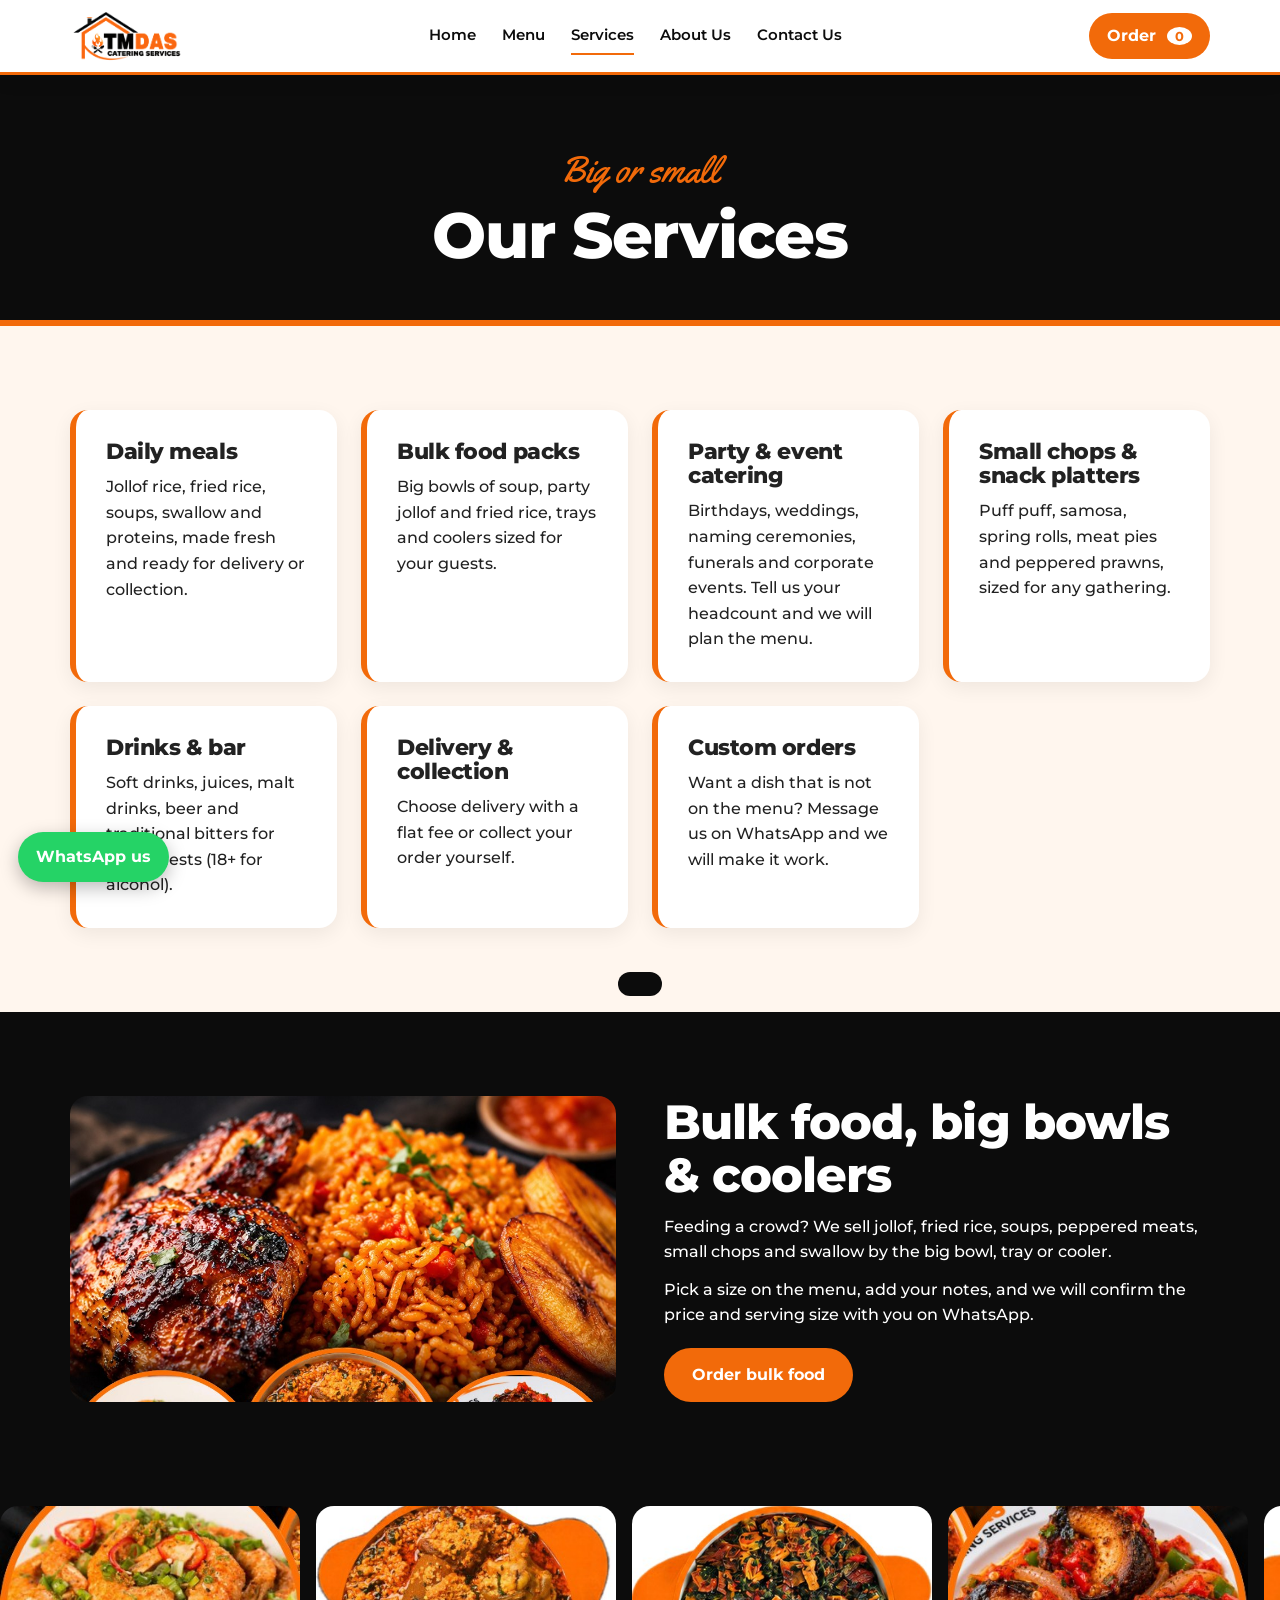
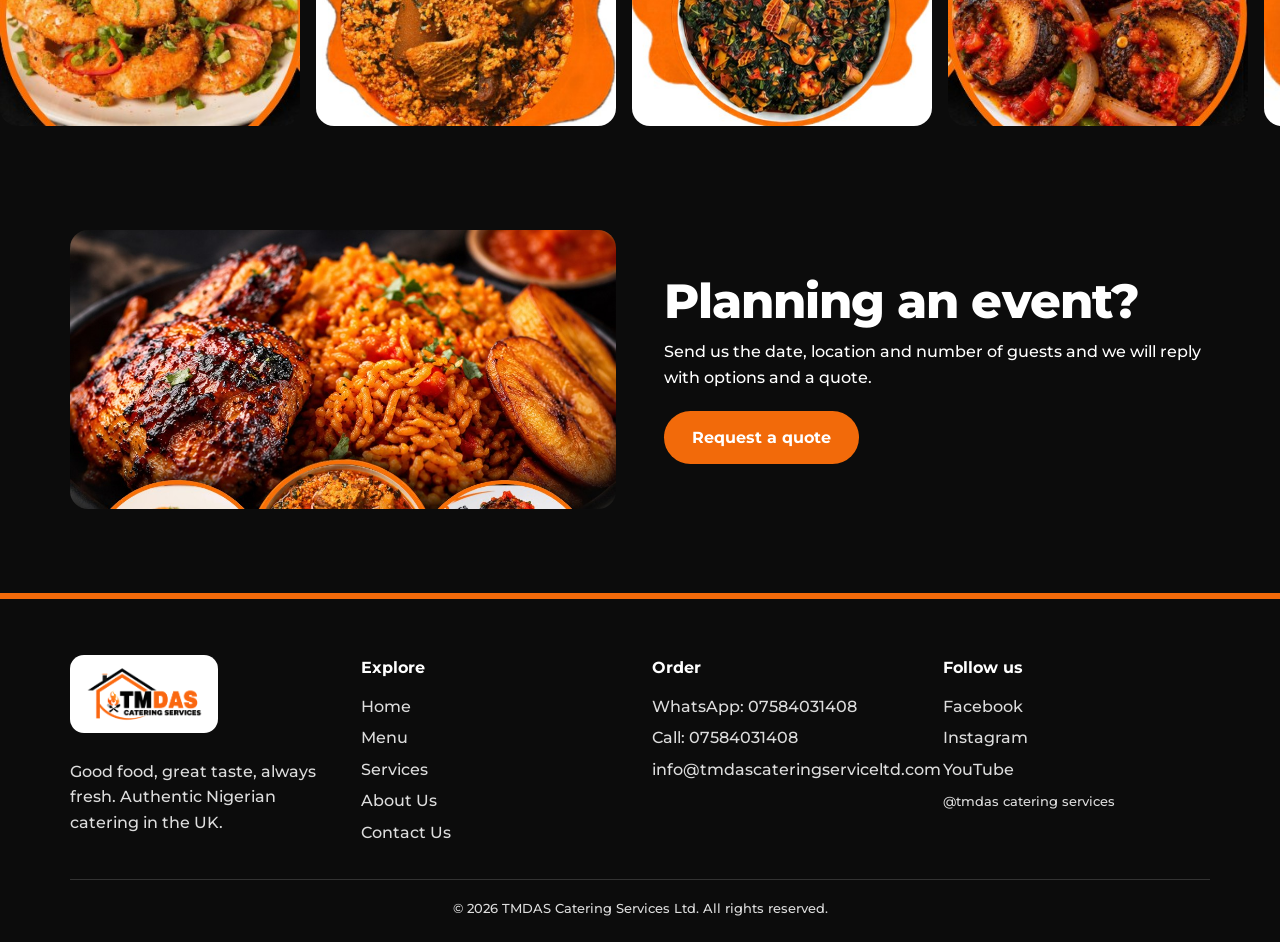
==== services.html @ b0fa71da "first commit" ====
<!DOCTYPE html><html lang="en-GB"><head><meta charset="utf-8"><meta name="viewport" content="width=device-width,initial-scale=1"><title>Services | TMDAS Catering Services</title><meta name="description" content="TMDAS Catering Services: authentic Nigerian food, party catering and delivery in the UK. Order online via WhatsApp.">
<link rel="preconnect" href="https://fonts.googleapis.com"><link rel="preconnect" href="https://fonts.gstatic.com" crossorigin><link href="https://fonts.googleapis.com/css2?family=Montserrat:wght@500;600;700;800&family=Yellowtail&display=swap" rel="stylesheet"><link rel="icon" type="image/png" href="img/favicon.png"><link rel="stylesheet" href="css/style.css"></head><body data-page="services"><section class="pagehead"><span class="script" style="font-size:36px">Big or small</span><h1>Our Services</h1></section><section class="sec cream"><div class="wrap"><div class="grid"><div class="svc rev"><h3>Daily meals</h3><p>Jollof rice, fried rice, soups, swallow and proteins, made fresh and ready for delivery or collection.</p></div><div class="svc rev"><h3>Bulk food packs</h3><p>Big bowls of soup, party jollof and fried rice, trays and coolers sized for your guests.</p></div><div class="svc rev"><h3>Party & event catering</h3><p>Birthdays, weddings, naming ceremonies, funerals and corporate events. Tell us your headcount and we will plan the menu.</p></div><div class="svc rev"><h3>Small chops & snack platters</h3><p>Puff puff, samosa, spring rolls, meat pies and peppered prawns, sized for any gathering.</p></div><div class="svc rev"><h3>Drinks & bar</h3><p>Soft drinks, juices, malt drinks, beer and traditional bitters for your guests (18+ for alcohol).</p></div><div class="svc rev"><h3>Delivery & collection</h3><p>Choose delivery with a flat fee or collect your order yourself.</p></div><div class="svc rev"><h3>Custom orders</h3><p>Want a dish that is not on the menu? Message us on WhatsApp and we will make it work.</p></div></div></div></section><section class="sec dark"><div class="wrap split rev"><img src="img/jollof-chicken.jpg" alt="Bulk jollof rice and chicken" loading="lazy"><div><h2>Bulk food, big bowls &amp; coolers</h2><p style="margin-bottom:12px">Feeding a crowd? We sell jollof, fried rice, soups, peppered meats, small chops and swallow by the big bowl, tray or cooler.</p><p style="margin-bottom:20px">Pick a size on the menu, add your notes, and we will confirm the price and serving size with you on WhatsApp.</p><a class="btn" href="menu.html#bulk">Order bulk food</a></div></div></section><div class="strip"><div><img src="img/pepper-prawns.jpg" alt="Nigerian food" loading="lazy"><img src="img/egusi.jpg" alt="Nigerian food" loading="lazy"><img src="img/efo-riro.jpg" alt="Nigerian food" loading="lazy"><img src="img/peppered-snail.jpg" alt="Nigerian food" loading="lazy"><img src="img/pounded-yam.jpg" alt="Nigerian food" loading="lazy"><img src="img/egusi-pounded.jpg" alt="Nigerian food" loading="lazy"><img src="img/jollof-plantain.jpg" alt="Nigerian food" loading="lazy"></div></div><section class="sec dark"><div class="wrap split"><img src="img/jollof-chicken.jpg" alt="Party jollof and chicken" loading="lazy"><div><h2>Planning an event?</h2><p style="margin-bottom:20px">Send us the date, location and number of guests and we will reply with options and a quote.</p><a class="btn" href="contact.html">Request a quote</a></div></div></section><script src="js/menu-data.js"></script><script src="js/app.js"></script></body></html>
---- css/style.css ----
:root{--or:#f26a0a;--or2:#ff8a2b;--bk:#0c0c0c;--bk2:#1a1a1a;--wh:#fff;--cr:#fff6ee;--tx:#222;--r:18px}
*{box-sizing:border-box;margin:0;padding:0}
html{scroll-behavior:smooth}
body{font-family:'Montserrat',system-ui,sans-serif;color:var(--tx);background:var(--wh);line-height:1.6;font-weight:500}
img{max-width:100%;display:block}a{color:inherit;text-decoration:none}
h1,h2,h3{font-weight:800;line-height:1.1;letter-spacing:-.02em}
.script{font-family:'Yellowtail',cursive;color:var(--or);font-weight:400;letter-spacing:0}
.wrap{max-width:1180px;margin:0 auto;padding:0 20px}
.sec{padding:84px 0}.dark{background:var(--bk);color:var(--wh)}.cream{background:var(--cr)}
.sec h2{font-size:clamp(30px,5vw,48px);margin-bottom:12px}.sec .lead{max-width:60ch;opacity:.8;margin-bottom:36px}
.btn{display:inline-block;background:var(--or);color:#fff;padding:14px 28px;border-radius:50px;font-weight:700;border:0;cursor:pointer;font:inherit;font-weight:700;transition:transform .2s,background .2s}
.btn:hover{background:var(--or2);transform:translateY(-2px)}
.btn.ghost{background:transparent;border:2px solid #fff}.btn.ghost:hover{background:#fff;color:var(--bk)}
:focus-visible{outline:3px solid var(--or2);outline-offset:3px}
/* header */
header.top{position:sticky;top:0;z-index:50;background:rgba(12,12,12,.94);backdrop-filter:blur(8px);color:#fff}
header .wrap{display:flex;align-items:center;justify-content:space-between;height:72px}
.brand{font-weight:800;font-size:26px;letter-spacing:-.03em}.brand b{color:var(--or)}.brand small{display:block;font-size:9px;letter-spacing:.18em;margin-top:-4px}
nav.main{display:flex;gap:26px;font-weight:600;font-size:15px}
nav.main a{padding:6px 0;border-bottom:2px solid transparent}nav.main a:hover,nav.main a.on{border-color:var(--or)}
.cartbtn{position:relative;background:var(--or);border:0;color:#fff;border-radius:50px;padding:10px 18px;font:inherit;font-weight:700;cursor:pointer}
.cartbtn span{background:#fff;color:var(--or);border-radius:50%;padding:1px 8px;margin-left:6px;font-size:13px}
.burger{display:none;background:none;border:0;color:#fff;font-size:28px;cursor:pointer}
@media(max-width:820px){.burger{display:block}nav.main{position:absolute;top:72px;left:0;right:0;background:var(--bk);flex-direction:column;padding:18px 24px;display:none}nav.main.open{display:flex}}
/* hero slider */
.hero{position:relative;height:min(88vh,720px);min-height:480px;overflow:hidden;background:var(--bk);color:#fff}
.slide{position:absolute;inset:0;opacity:0;transition:opacity .8s}
.slide.on{opacity:1}.slide img{width:100%;height:100%;object-fit:cover;filter:brightness(.55)}
.slide.on img{animation:kb 5s ease-out forwards}
@keyframes kb{from{transform:scale(1)}to{transform:scale(1.14)}}
.hero .txt{position:absolute;inset:0;display:flex;flex-direction:column;justify-content:center;align-items:flex-start;gap:18px}
.hero h1{font-size:clamp(40px,8vw,92px);max-width:12ch}.hero h1 em{font-style:normal;color:var(--or)}
.hero p{max-width:46ch;font-size:18px}
.hero .cta{display:flex;gap:14px;flex-wrap:wrap}
.dots{position:absolute;bottom:22px;left:50%;transform:translateX(-50%);display:flex;gap:8px}
.dots i{width:10px;height:10px;border-radius:50%;background:#fff6;cursor:pointer}.dots i.on{background:var(--or);width:28px;border-radius:6px}
.brush{position:absolute;right:20px;bottom:60px;transform:rotate(-6deg);background:var(--or);color:#fff;padding:12px 22px;font-family:'Yellowtail',cursive;font-size:26px}
@media(max-width:700px){.brush{display:none}}
/* marquee + carousel */
.marq{overflow:hidden;background:var(--or);padding:14px 0;color:#fff;font-weight:800;font-size:20px;white-space:nowrap}
.marq div{display:inline-block;animation:mv 18s linear infinite}.marq span{margin:0 26px}
@keyframes mv{to{transform:translateX(-50%)}}
.strip{overflow:hidden;background:var(--bk);padding:20px 0}
.strip div{display:flex;gap:16px;width:max-content;animation:mv 28s linear infinite}
.strip img{height:220px;width:300px;object-fit:cover;border-radius:var(--r)}
.strip:hover div,.marq:hover div{animation-play-state:paused}
.car{display:flex;gap:20px;overflow-x:auto;scroll-snap-type:x mandatory;padding-bottom:14px;scrollbar-width:thin}
.card{flex:0 0 min(300px,80%);scroll-snap-align:start;background:#fff;color:var(--tx);border-radius:var(--r);overflow:hidden;box-shadow:0 8px 24px #0002}
.card img{height:200px;width:100%;object-fit:cover}.card div{padding:16px}.card h3{font-size:20px}.card b{color:var(--or)}
.card .btn{margin-top:10px;padding:9px 18px;font-size:14px}
/* grids */
.grid{display:grid;grid-template-columns:repeat(auto-fit,minmax(250px,1fr));gap:24px}
.svc{padding:30px;border-radius:var(--r);background:#fff;border-left:6px solid var(--or);box-shadow:0 6px 20px #0001}
.svc h3{margin-bottom:10px;font-size:22px}
.dark .svc{background:var(--bk2);box-shadow:none}
.split{display:grid;grid-template-columns:1fr 1fr;gap:48px;align-items:center}
.split img{border-radius:var(--r);width:100%;height:100%;max-height:460px;object-fit:cover}
@media(max-width:800px){.split{grid-template-columns:1fr}}
.stats{display:grid;grid-template-columns:repeat(auto-fit,minmax(150px,1fr));gap:20px;margin-top:30px}
.stats div{border-top:4px solid var(--or);padding-top:10px}.stats b{font-size:34px;display:block;color:var(--or)}
.quote{min-height:130px;text-align:center;max-width:700px;margin:0 auto;font-size:21px;transition:opacity .4s}
.pagehead{background:var(--bk);color:#fff;padding:70px 0 50px;text-align:center;border-bottom:6px solid var(--or)}
.pagehead h1{font-size:clamp(36px,7vw,64px)}
/* menu */
.tabs{position:sticky;top:72px;z-index:20;background:#fff;box-shadow:0 4px 12px #0001;overflow-x:auto;white-space:nowrap}
.tabs .wrap{display:flex;gap:8px;padding:12px 20px}
.tabs a{padding:8px 18px;border-radius:50px;font-weight:700;font-size:14px;background:#f1f1f1}.tabs a:hover{background:var(--or);color:#fff}
.mcat{scroll-margin-top:140px;margin-bottom:56px}.mcat h2{color:var(--or);font-size:34px;margin-bottom:20px}
.items{display:grid;grid-template-columns:repeat(auto-fill,minmax(320px,1fr));gap:16px}
.item{display:flex;justify-content:space-between;gap:14px;padding:18px;border:1px solid #eee;border-radius:14px;background:#fff;transition:box-shadow .2s}
.item:hover{box-shadow:0 8px 22px #0002}.item h3{font-size:18px}.item p{font-size:14px;opacity:.7;margin-top:4px}
.item .pr{font-weight:800;color:var(--or);white-space:nowrap}.item .add{text-align:right;display:flex;flex-direction:column;gap:8px;align-items:flex-end}
.item select{padding:5px;border-radius:8px;border:1px solid #ccc;font:inherit;font-size:13px}
.item .btn{padding:8px 16px;font-size:14px}.tag{font-size:11px;background:#000;color:#fff;border-radius:4px;padding:1px 6px;margin-left:6px;vertical-align:middle}
/* cart drawer */
.ov{position:fixed;inset:0;background:#0008;opacity:0;pointer-events:none;transition:opacity .3s;z-index:90}.ov.on{opacity:1;pointer-events:auto}
.drawer{position:fixed;top:0;right:0;height:100%;width:min(440px,100%);background:#fff;z-index:100;transform:translateX(100%);transition:transform .35s;display:flex;flex-direction:column}
.drawer.on{transform:none}.drawer header{display:flex;justify-content:space-between;align-items:center;padding:18px 20px;background:var(--bk);color:#fff}
.drawer header button{background:none;border:0;color:#fff;font-size:28px;cursor:pointer}
.dbody{flex:1;overflow-y:auto;padding:16px 20px}
.ci{padding:12px 0;border-bottom:1px solid #eee}.ci .row{display:flex;justify-content:space-between;gap:10px;font-weight:700}
.qty{display:inline-flex;align-items:center;gap:10px;margin:8px 0}.qty button{width:30px;height:30px;border-radius:50%;border:1px solid var(--or);background:#fff;color:var(--or);font-weight:800;cursor:pointer}
.ci input[type=text],.f input,.f textarea,.f select{width:100%;padding:10px 12px;border:1px solid #ccc;border-radius:10px;font:inherit;font-size:14px}
.rm{background:none;border:0;color:#b00;cursor:pointer;font:inherit;font-size:13px;margin-left:12px}
.dfoot{padding:16px 20px;border-top:1px solid #eee;background:#fafafa}
.tot{display:flex;justify-content:space-between;font-size:14px}.tot.g{font-size:20px;font-weight:800;margin-top:6px}
.f{display:grid;gap:10px;margin:12px 0}.f label{font-size:13px;font-weight:700}
.seg{display:grid;grid-template-columns:1fr 1fr;gap:8px}.seg label{border:2px solid #ddd;border-radius:10px;padding:8px;text-align:center;cursor:pointer;font-weight:700}
.seg input{display:none}.seg label:has(input:checked){border-color:var(--or);background:#fff1e6}
.empty{text-align:center;padding:50px 10px;opacity:.7}
.toast{position:fixed;bottom:24px;left:50%;transform:translate(-50%,120px);background:var(--bk);color:#fff;padding:12px 22px;border-radius:50px;z-index:120;transition:transform .3s}.toast.on{transform:translate(-50%,0)}
.fab{position:fixed;left:18px;bottom:18px;z-index:60;background:#25d366;color:#fff;border-radius:50px;padding:12px 18px;font-weight:700;box-shadow:0 6px 18px #0004}
.backtop{position:fixed;right:18px;bottom:18px;z-index:60;width:48px;height:48px;border:0;border-radius:50%;background:var(--or);color:#fff;font:inherit;font-size:25px;font-weight:800;line-height:1;box-shadow:0 6px 18px #0004;cursor:pointer;opacity:0;visibility:hidden;transform:translateY(10px);transition:opacity .2s,transform .2s,background .2s,visibility .2s}
.backtop.on{opacity:1;visibility:visible;transform:none}
.backtop:hover{background:var(--or2)}
/* footer */
footer{background:var(--bk);color:#ddd;padding:56px 0 24px;border-top:6px solid var(--or)}
footer .grid{margin-bottom:30px}footer h4{color:#fff;margin-bottom:10px}footer a{display:block;padding:3px 0}footer a:hover{color:var(--or)}
.copy{border-top:1px solid #333;padding-top:18px;font-size:13px;text-align:center}
.rev{opacity:0;transform:translateY(24px);transition:.7s}.rev.on{opacity:1;transform:none}
@media(prefers-reduced-motion:reduce){*{animation:none!important;transition:none!important}.rev{opacity:1;transform:none}html{scroll-behavior:auto}}

.ci{padding:10px 0}.qty{margin:6px 0 0}.qty button{width:28px;height:28px}
.ci input[type=text]{margin-top:6px;padding:8px 10px}
.dfoot{padding:12px 16px}.dbody{padding:10px 16px}
.seg{margin-bottom:8px}.seg label{padding:6px}
.f.c{grid-template-columns:1fr 1fr;gap:8px;margin:0}.f.c .full{grid-column:1/-1}
.f input,.f textarea{padding:9px 11px}.f textarea{resize:none}
.small{font-size:12px;margin-top:4px;opacity:.8}
.tot.g{font-size:19px}

/* cart items: compact, no wasted space */
.drawer{height:100vh;height:100dvh}
.ci{padding:9px 0}.ci .row{align-items:baseline;font-size:15px;line-height:1.25}.ci .row small{font-weight:600;opacity:.6}
.qty{display:flex;align-items:center;justify-content:space-between;gap:8px;margin:7px 0 0}
.step{display:inline-flex;align-items:center;border:1.5px solid #e4e4e4;border-radius:50px;padding:2px}
.step button{width:28px;height:28px;border:0;border-radius:50%;background:#fff;color:var(--or);font-size:18px;font-weight:800;line-height:1;cursor:pointer}
.step button:hover{background:var(--or);color:#fff}.step b{min-width:26px;text-align:center;font-size:14px}
.ia{display:flex;gap:6px}
.pill{display:inline-flex;align-items:center;gap:5px;padding:6px 12px;border-radius:50px;font:inherit;font-size:12px;font-weight:700;line-height:1;cursor:pointer;background:#fff;border:1.5px solid;transition:background .2s,color .2s}
.pill svg{pointer-events:none}
.pill.note{color:var(--or);border-color:var(--or)}.pill.note:hover{background:var(--or);color:#fff}
.pill.del{color:#c0392b;border-color:#ebb9b3}.pill.del:hover{background:#c0392b;border-color:#c0392b;color:#fff}
.drawer header .hclr{font-size:12px;font-weight:700;border:1.5px solid #fff5;border-radius:50px;padding:5px 11px;color:#fff;opacity:.85}.drawer header .hclr:hover{background:#fff;color:var(--bk)}
.tot.sm{font-size:13px;opacity:.85}
.dbody{scrollbar-width:thin}

/* single-row cart items, auto-tighten so nothing needs scrolling */
.drawer{width:min(480px,100%)}.dbody{overflow-x:hidden}
.r1{display:flex;align-items:center;gap:8px}
.nm{flex:1;min-width:0;font-weight:700;font-size:14px;line-height:1.25;overflow-wrap:anywhere}.nm small{font-weight:600;opacity:.6}
.pr2{min-width:52px;text-align:right;font-size:14px}
.step button{width:26px;height:26px;font-size:17px}.step b{min-width:22px}
.ib{flex:none;width:30px;height:30px;border-radius:50%;display:grid;place-items:center;background:#fff;border:1.5px solid;cursor:pointer;transition:background .2s,color .2s}
.ib svg{pointer-events:none}
.ib.note{color:var(--or);border-color:var(--or)}.ib.note:hover{background:var(--or);color:#fff}
.ib.del{color:#c0392b;border-color:#ebb9b3}.ib.del:hover{background:#c0392b;border-color:#c0392b;color:#fff}
.ci{padding:8px 0}
.t1 .ci{padding:5px 0}.t1 .dfoot{padding:8px 14px}.t1 .dbody{padding:6px 14px}.t1 .seg{margin-bottom:5px}.t1 .seg label{padding:4px;font-size:13px}.t1 .btn{padding:10px 20px!important}.t1 .tot.g{font-size:17px}.t1 .nm{font-size:13px}
.t2 .ci{padding:2px 0}.t2 .ib{width:26px;height:26px}.t2 .step button{width:22px;height:22px;font-size:15px}.t2 .nm,.t2 .pr2{font-size:12px}.t2 .small{display:none}.t2 .drawer header,.t2 header{padding:10px 14px}

/* logo header */
header.top{background:#fff;color:var(--bk);box-shadow:0 3px 0 var(--or),0 6px 18px #0002}
.brand img{height:54px;width:auto}
footer .brand img{height:70px;margin-bottom:6px}
.burger{color:var(--bk)}
@media(max-width:820px){nav.main{background:#fff;box-shadow:0 12px 18px #0002}.brand img{height:46px}}

footer .flogo{display:inline-block;background:#fff;border-radius:14px;padding:8px 14px;margin-bottom:10px}
footer .flogo img{height:62px;margin:0}
.brand img{height:58px}
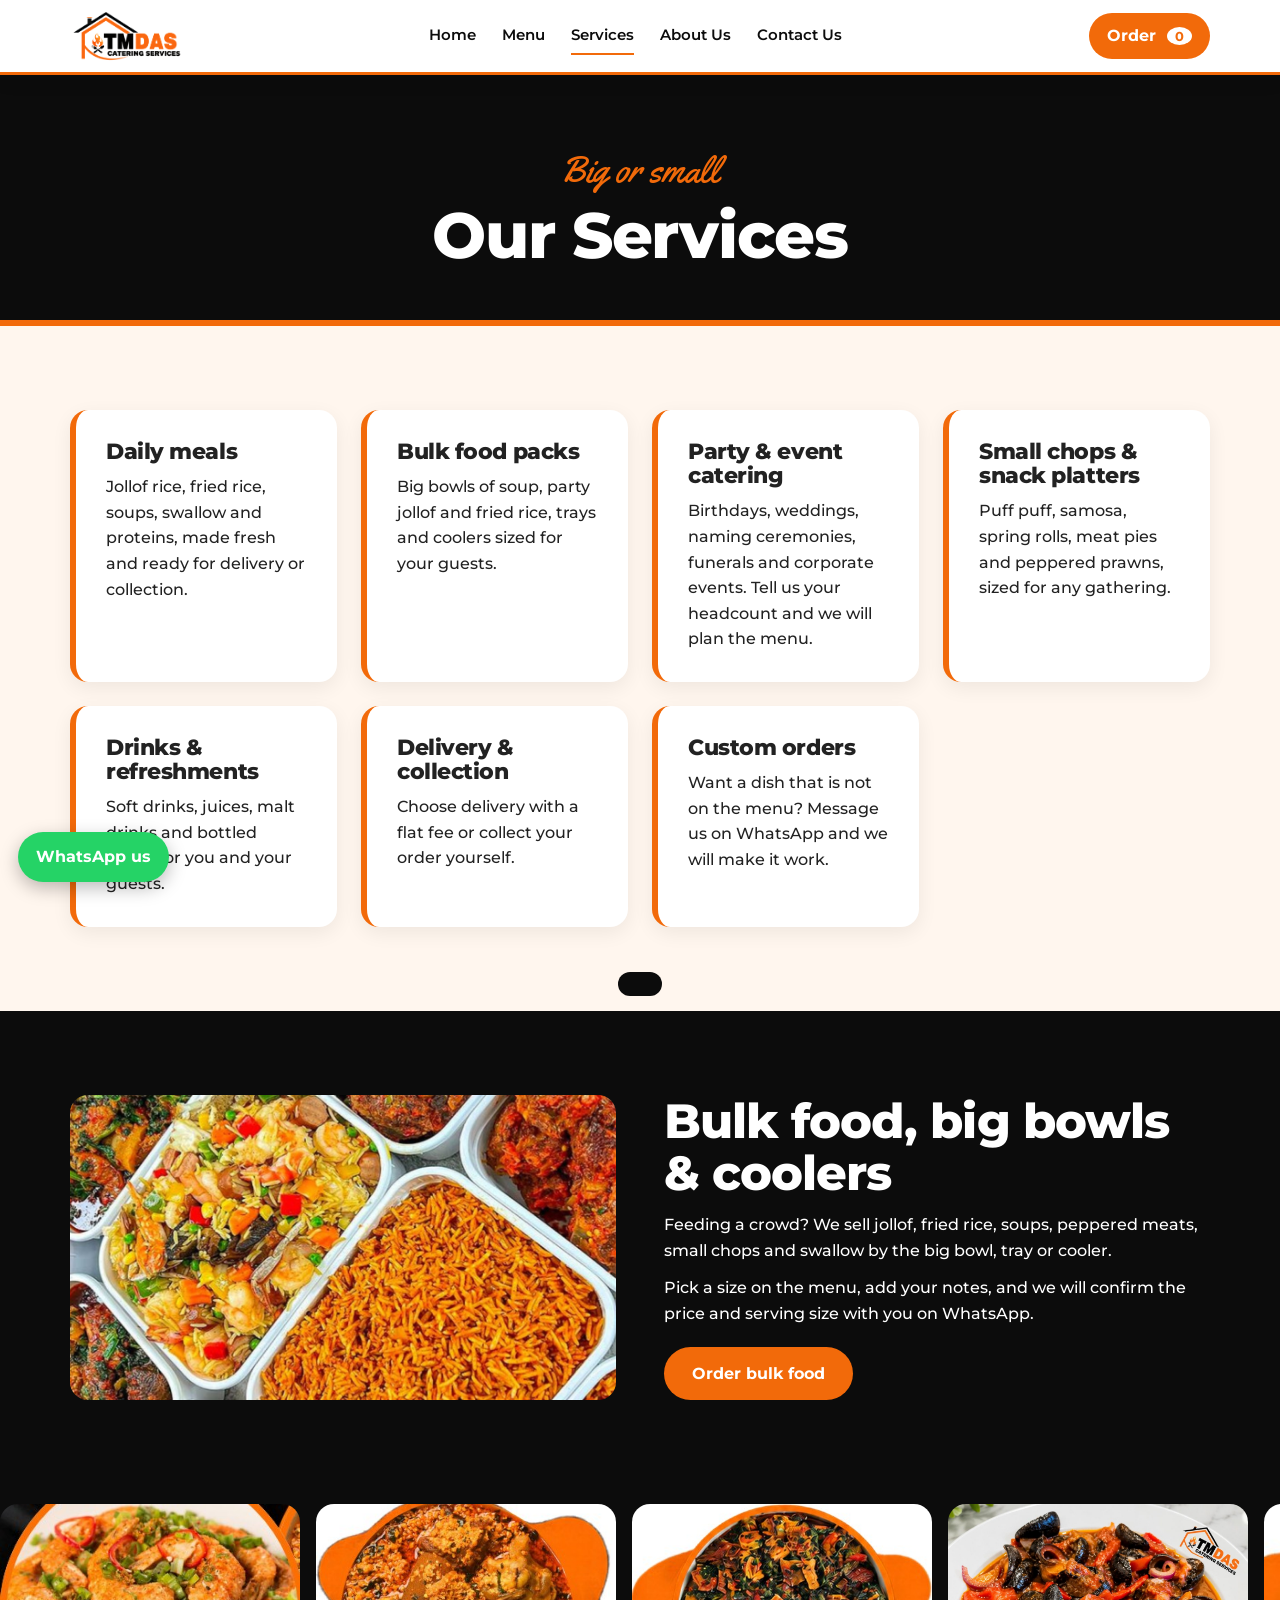
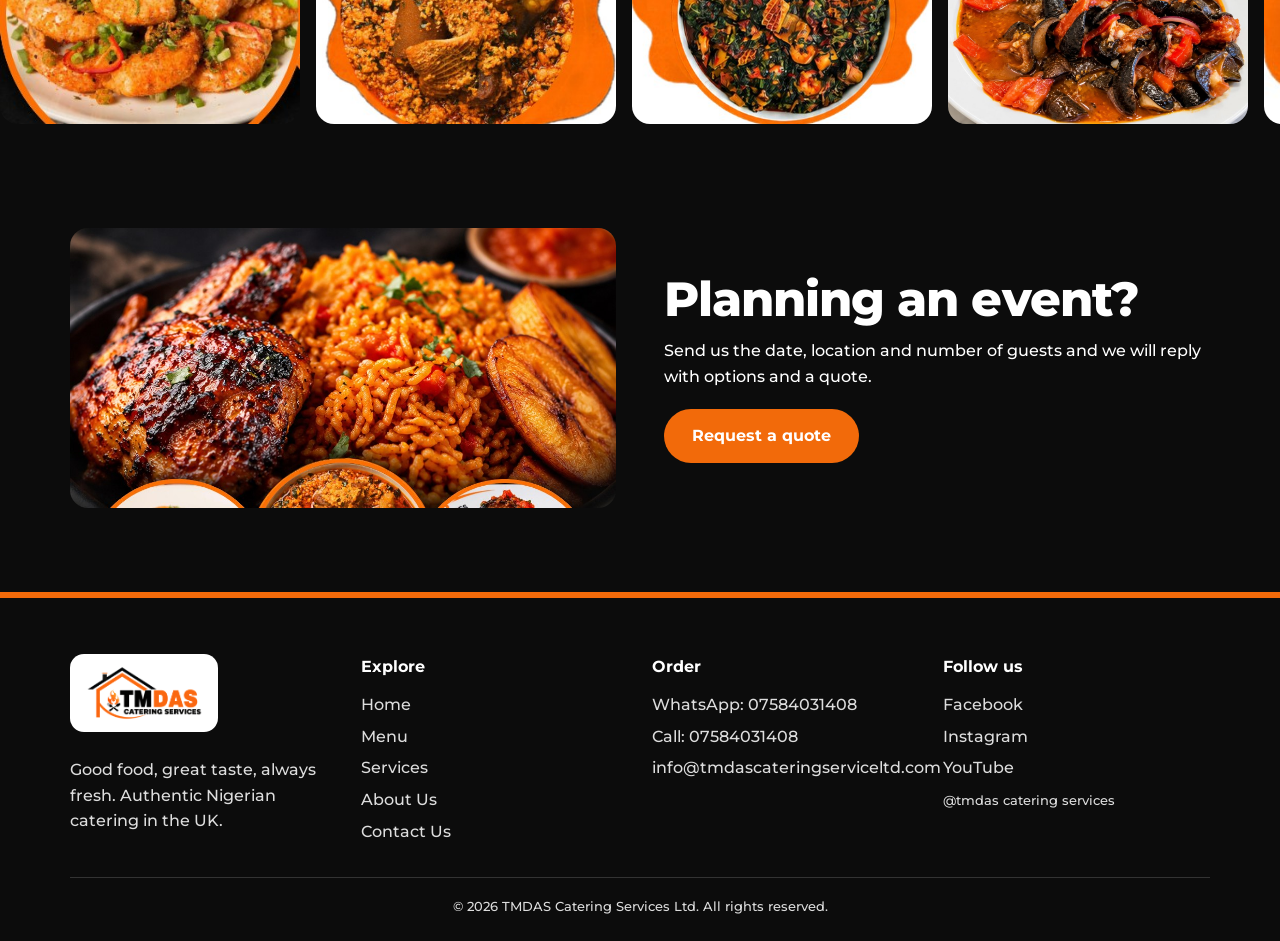
==== commit ca54ddfb: "Add files via upload" ====
--- a/services.html
+++ b/services.html
@@ -1,2 +1,2 @@
 <!DOCTYPE html><html lang="en-GB"><head><meta charset="utf-8"><meta name="viewport" content="width=device-width,initial-scale=1"><title>Services | TMDAS Catering Services</title><meta name="description" content="TMDAS Catering Services: authentic Nigerian food, party catering and delivery in the UK. Order online via WhatsApp.">
-<link rel="preconnect" href="https://fonts.googleapis.com"><link rel="preconnect" href="https://fonts.gstatic.com" crossorigin><link href="https://fonts.googleapis.com/css2?family=Montserrat:wght@500;600;700;800&family=Yellowtail&display=swap" rel="stylesheet"><link rel="icon" type="image/png" href="img/favicon.png"><link rel="stylesheet" href="css/style.css"></head><body data-page="services"><section class="pagehead"><span class="script" style="font-size:36px">Big or small</span><h1>Our Services</h1></section><section class="sec cream"><div class="wrap"><div class="grid"><div class="svc rev"><h3>Daily meals</h3><p>Jollof rice, fried rice, soups, swallow and proteins, made fresh and ready for delivery or collection.</p></div><div class="svc rev"><h3>Bulk food packs</h3><p>Big bowls of soup, party jollof and fried rice, trays and coolers sized for your guests.</p></div><div class="svc rev"><h3>Party & event catering</h3><p>Birthdays, weddings, naming ceremonies, funerals and corporate events. Tell us your headcount and we will plan the menu.</p></div><div class="svc rev"><h3>Small chops & snack platters</h3><p>Puff puff, samosa, spring rolls, meat pies and peppered prawns, sized for any gathering.</p></div><div class="svc rev"><h3>Drinks & bar</h3><p>Soft drinks, juices, malt drinks, beer and traditional bitters for your guests (18+ for alcohol).</p></div><div class="svc rev"><h3>Delivery & collection</h3><p>Choose delivery with a flat fee or collect your order yourself.</p></div><div class="svc rev"><h3>Custom orders</h3><p>Want a dish that is not on the menu? Message us on WhatsApp and we will make it work.</p></div></div></div></section><section class="sec dark"><div class="wrap split rev"><img src="img/jollof-chicken.jpg" alt="Bulk jollof rice and chicken" loading="lazy"><div><h2>Bulk food, big bowls &amp; coolers</h2><p style="margin-bottom:12px">Feeding a crowd? We sell jollof, fried rice, soups, peppered meats, small chops and swallow by the big bowl, tray or cooler.</p><p style="margin-bottom:20px">Pick a size on the menu, add your notes, and we will confirm the price and serving size with you on WhatsApp.</p><a class="btn" href="menu.html#bulk">Order bulk food</a></div></div></section><div class="strip"><div><img src="img/pepper-prawns.jpg" alt="Nigerian food" loading="lazy"><img src="img/egusi.jpg" alt="Nigerian food" loading="lazy"><img src="img/efo-riro.jpg" alt="Nigerian food" loading="lazy"><img src="img/peppered-snail.jpg" alt="Nigerian food" loading="lazy"><img src="img/pounded-yam.jpg" alt="Nigerian food" loading="lazy"><img src="img/egusi-pounded.jpg" alt="Nigerian food" loading="lazy"><img src="img/jollof-plantain.jpg" alt="Nigerian food" loading="lazy"></div></div><section class="sec dark"><div class="wrap split"><img src="img/jollof-chicken.jpg" alt="Party jollof and chicken" loading="lazy"><div><h2>Planning an event?</h2><p style="margin-bottom:20px">Send us the date, location and number of guests and we will reply with options and a quote.</p><a class="btn" href="contact.html">Request a quote</a></div></div></section><script src="js/menu-data.js"></script><script src="js/app.js"></script></body></html>+<link rel="preconnect" href="https://fonts.googleapis.com"><link rel="preconnect" href="https://fonts.gstatic.com" crossorigin><link href="https://fonts.googleapis.com/css2?family=Montserrat:wght@500;600;700;800&family=Yellowtail&display=swap" rel="stylesheet"><link rel="icon" type="image/png" href="img/favicon.png"><link rel="stylesheet" href="css/style.css"></head><body data-page="services"><section class="pagehead"><span class="script" style="font-size:36px">Big or small</span><h1>Our Services</h1></section><section class="sec cream"><div class="wrap"><div class="grid"><div class="svc rev"><h3>Daily meals</h3><p>Jollof rice, fried rice, soups, swallow and proteins, made fresh and ready for delivery or collection.</p></div><div class="svc rev"><h3>Bulk food packs</h3><p>Big bowls of soup, party jollof and fried rice, trays and coolers sized for your guests.</p></div><div class="svc rev"><h3>Party & event catering</h3><p>Birthdays, weddings, naming ceremonies, funerals and corporate events. Tell us your headcount and we will plan the menu.</p></div><div class="svc rev"><h3>Small chops & snack platters</h3><p>Puff puff, samosa, spring rolls, meat pies and peppered prawns, sized for any gathering.</p></div><div class="svc rev"><h3>Drinks &amp; refreshments</h3><p>Soft drinks, juices, malt drinks and bottled water for you and your guests.<!-- Alcohol line removed for now: Soft drinks, juices, malt drinks, beer and traditional bitters (18+ for alcohol). --></p></div><div class="svc rev"><h3>Delivery & collection</h3><p>Choose delivery with a flat fee or collect your order yourself.</p></div><div class="svc rev"><h3>Custom orders</h3><p>Want a dish that is not on the menu? Message us on WhatsApp and we will make it work.</p></div></div></div></section><section class="sec dark"><div class="wrap split rev"><img src="img/food-spread.jpg" alt="Trays of jollof rice, fried rice, soups and peppered meat ready for delivery" loading="lazy"><div><h2>Bulk food, big bowls &amp; coolers</h2><p style="margin-bottom:12px">Feeding a crowd? We sell jollof, fried rice, soups, peppered meats, small chops and swallow by the big bowl, tray or cooler.</p><p style="margin-bottom:20px">Pick a size on the menu, add your notes, and we will confirm the price and serving size with you on WhatsApp.</p><a class="btn" href="menu.html#bulk">Order bulk food</a></div></div></section><div class="strip"><div><img src="img/pepper-prawns.jpg" alt="Nigerian food" loading="lazy"><img src="img/egusi.jpg" alt="Nigerian food" loading="lazy"><img src="img/efo-riro.jpg" alt="Nigerian food" loading="lazy"><img src="img/peppered-snail.jpg" alt="Nigerian food" loading="lazy"><img src="img/pounded-yam.jpg" alt="Nigerian food" loading="lazy"><img src="img/egusi-pounded.jpg" alt="Nigerian food" loading="lazy"><img src="img/jollof-plantain.jpg" alt="Nigerian food" loading="lazy"></div></div><section class="sec dark"><div class="wrap split"><img src="img/jollof-chicken.jpg" alt="Party jollof and chicken" loading="lazy"><div><h2>Planning an event?</h2><p style="margin-bottom:20px">Send us the date, location and number of guests and we will reply with options and a quote.</p><a class="btn" href="contact.html">Request a quote</a></div></div></section><script src="js/menu-data.js"></script><script src="js/app.js"></script></body></html>
